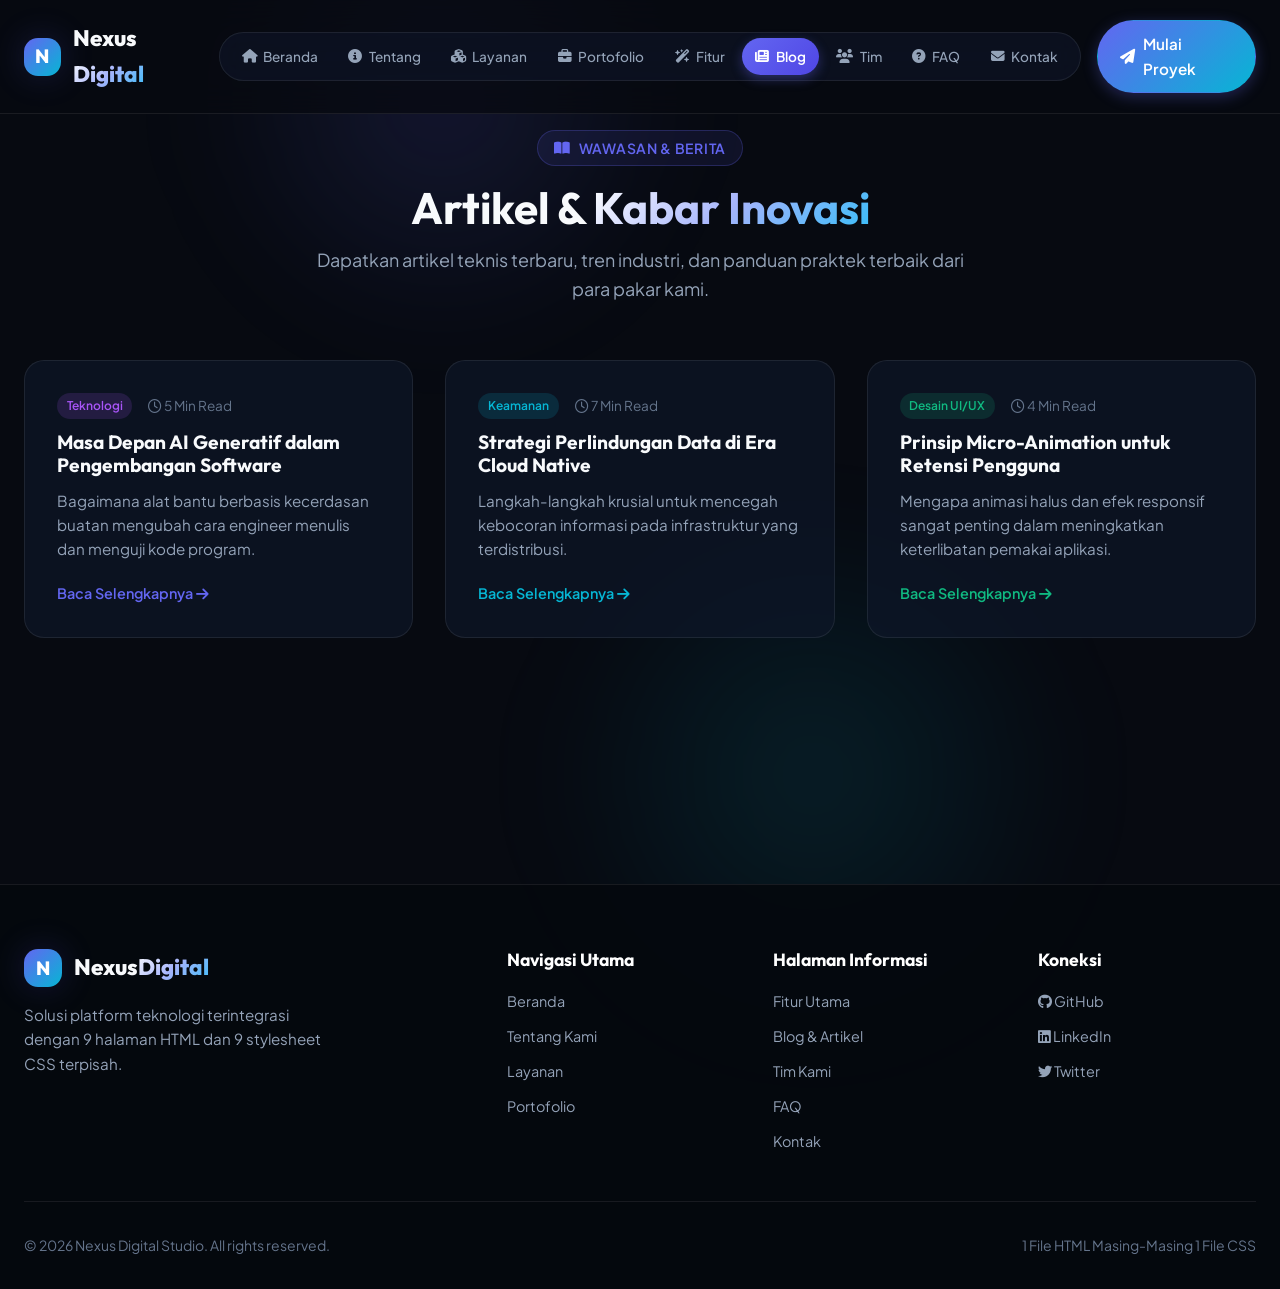
==== blog.html @ 28aa9a4e "feat: initialize Nexus Digital multi-page website project Implement a complete multi-page website ar" ====
<!DOCTYPE html>
<html lang="id">
<head>
  <meta charset="UTF-8">
  <meta name="viewport" content="width=device-width, initial-scale=1.0">
  <title>Blog & Artikel - Nexus Digital</title>
  <meta name="description" content="Artikel Teknis, Tren Industri, dan Panduan Praktek Terbaik Nexus Digital.">
  <link rel="stylesheet" href="blog.css">
  <link rel="stylesheet" href="https://cdnjs.cloudflare.com/ajax/libs/font-awesome/6.4.0/css/all.min.css">
</head>
<body>

  <!-- Navigation Bar -->
  <header class="site-header" id="siteHeader">
    <div class="container header-inner">
      <a href="index.html" class="logo">
        <div class="logo-icon">N</div>
        <span>Nexus<span class="gradient-text">Digital</span></span>
      </a>

      <!-- 9 Separate HTML Page Links -->
      <nav class="main-nav" id="mainNav">
        <a href="index.html" class="nav-link"><i class="fa-solid fa-house"></i> Beranda</a>
        <a href="about.html" class="nav-link"><i class="fa-solid fa-circle-info"></i> Tentang</a>
        <a href="services.html" class="nav-link"><i class="fa-solid fa-cubes"></i> Layanan</a>
        <a href="portfolio.html" class="nav-link"><i class="fa-solid fa-briefcase"></i> Portofolio</a>
        <a href="features.html" class="nav-link"><i class="fa-solid fa-wand-magic-sparkles"></i> Fitur</a>
        <a href="blog.html" class="nav-link active"><i class="fa-solid fa-newspaper"></i> Blog</a>
        <a href="team.html" class="nav-link"><i class="fa-solid fa-users"></i> Tim</a>
        <a href="faq.html" class="nav-link"><i class="fa-solid fa-circle-question"></i> FAQ</a>
        <a href="contact.html" class="nav-link"><i class="fa-solid fa-envelope"></i> Kontak</a>
      </nav>

      <div class="header-actions">
        <a href="contact.html" class="btn btn-primary"><i class="fa-solid fa-paper-plane"></i> Mulai Proyek</a>
        <button class="mobile-toggle" id="mobileToggle" aria-label="Toggle Navigation"><i class="fa-solid fa-bars"></i></button>
      </div>
    </div>
  </header>

  <!-- Main Content: Blog Page -->
  <main class="page-view">
    <div class="container">
      <div class="page-header">
        <div class="section-tag"><i class="fa-solid fa-book-open"></i> Wawasan & Berita</div>
        <h1 class="page-title">Artikel & <span class="gradient-text">Kabar Inovasi</span></h1>
        <p class="subtitle">Dapatkan artikel teknis terbaru, tren industri, dan panduan praktek terbaik dari para pakar kami.</p>
      </div>

      <div class="grid-3">
        <!-- Article 1 -->
        <div class="card blog-card">
          <div class="blog-meta">
            <span class="blog-badge">Teknologi</span>
            <span><i class="fa-regular fa-clock"></i> 5 Min Read</span>
          </div>
          <h3 class="card-title" style="font-size: 1.2rem; margin-bottom: 0.75rem;">Masa Depan AI Generatif dalam Pengembangan Software</h3>
          <p class="card-desc" style="margin-bottom: 1.25rem;">Bagaimana alat bantu berbasis kecerdasan buatan mengubah cara engineer menulis dan menguji kode program.</p>
          <a href="#" style="color: var(--primary); font-weight: 600; font-size: 0.9rem;">Baca Selengkapnya <i class="fa-solid fa-arrow-right"></i></a>
        </div>

        <!-- Article 2 -->
        <div class="card blog-card">
          <div class="blog-meta">
            <span class="blog-badge" style="background: rgba(6, 182, 212, 0.15); color: var(--secondary);">Keamanan</span>
            <span><i class="fa-regular fa-clock"></i> 7 Min Read</span>
          </div>
          <h3 class="card-title" style="font-size: 1.2rem; margin-bottom: 0.75rem;">Strategi Perlindungan Data di Era Cloud Native</h3>
          <p class="card-desc" style="margin-bottom: 1.25rem;">Langkah-langkah krusial untuk mencegah kebocoran informasi pada infrastruktur yang terdistribusi.</p>
          <a href="#" style="color: var(--secondary); font-weight: 600; font-size: 0.9rem;">Baca Selengkapnya <i class="fa-solid fa-arrow-right"></i></a>
        </div>

        <!-- Article 3 -->
        <div class="card blog-card">
          <div class="blog-meta">
            <span class="blog-badge" style="background: rgba(16, 185, 129, 0.15); color: var(--success);">Desain UI/UX</span>
            <span><i class="fa-regular fa-clock"></i> 4 Min Read</span>
          </div>
          <h3 class="card-title" style="font-size: 1.2rem; margin-bottom: 0.75rem;">Prinsip Micro-Animation untuk Retensi Pengguna</h3>
          <p class="card-desc" style="margin-bottom: 1.25rem;">Mengapa animasi halus dan efek responsif sangat penting dalam meningkatkan keterlibatan pemakai aplikasi.</p>
          <a href="#" style="color: var(--success); font-weight: 600; font-size: 0.9rem;">Baca Selengkapnya <i class="fa-solid fa-arrow-right"></i></a>
        </div>
      </div>
    </div>
  </main>

  <!-- Footer -->
  <footer class="site-footer">
    <div class="container">
      <div class="footer-grid">
        <div class="footer-brand">
          <a href="index.html" class="logo">
            <div class="logo-icon">N</div>
            <span>Nexus<span class="gradient-text">Digital</span></span>
          </a>
          <p>Solusi platform teknologi terintegrasi dengan 9 halaman HTML dan 9 stylesheet CSS terpisah.</p>
        </div>
        <div>
          <h4 class="footer-title">Navigasi Utama</h4>
          <div class="footer-links">
            <a href="index.html" class="footer-link">Beranda</a>
            <a href="about.html" class="footer-link">Tentang Kami</a>
            <a href="services.html" class="footer-link">Layanan</a>
            <a href="portfolio.html" class="footer-link">Portofolio</a>
          </div>
        </div>
        <div>
          <h4 class="footer-title">Halaman Informasi</h4>
          <div class="footer-links">
            <a href="features.html" class="footer-link">Fitur Utama</a>
            <a href="blog.html" class="footer-link">Blog & Artikel</a>
            <a href="team.html" class="footer-link">Tim Kami</a>
            <a href="faq.html" class="footer-link">FAQ</a>
            <a href="contact.html" class="footer-link">Kontak</a>
          </div>
        </div>
        <div>
          <h4 class="footer-title">Koneksi</h4>
          <div class="footer-links">
            <a href="#" class="footer-link"><i class="fa-brands fa-github"></i> GitHub</a>
            <a href="#" class="footer-link"><i class="fa-brands fa-linkedin"></i> LinkedIn</a>
            <a href="#" class="footer-link"><i class="fa-brands fa-twitter"></i> Twitter</a>
          </div>
        </div>
      </div>
      <div class="footer-bottom">
        <div>&copy; 2026 Nexus Digital Studio. All rights reserved.</div>
        <div>1 File HTML Masing-Masing 1 File CSS</div>
      </div>
    </div>
  </footer>

  <script>
    document.getElementById('mobileToggle').addEventListener('click', () => {
      document.getElementById('mainNav').classList.toggle('mobile-active');
    });
  </script>
</body>
</html>
---- blog.css ----
@import url('common.css');

/* ==========================================================================
   Page-Specific Styles: Blog (blog.html)
   ========================================================================== */
.grid-3 {
  display: grid;
  grid-template-columns: repeat(3, 1fr);
  gap: 2rem;
}

.blog-card {
  display: flex;
  flex-direction: column;
}

.blog-meta {
  display: flex;
  align-items: center;
  gap: 1rem;
  font-size: 0.85rem;
  color: var(--text-dim);
  margin-bottom: 0.75rem;
}

.blog-badge {
  padding: 0.2rem 0.6rem;
  border-radius: var(--radius-full);
  background: rgba(168, 85, 247, 0.15);
  color: var(--accent);
  font-size: 0.75rem;
  font-weight: 600;
}

@media (max-width: 1024px) {
  .grid-3 { grid-template-columns: repeat(2, 1fr); }
}

@media (max-width: 640px) {
  .grid-3 { grid-template-columns: 1fr; }
}
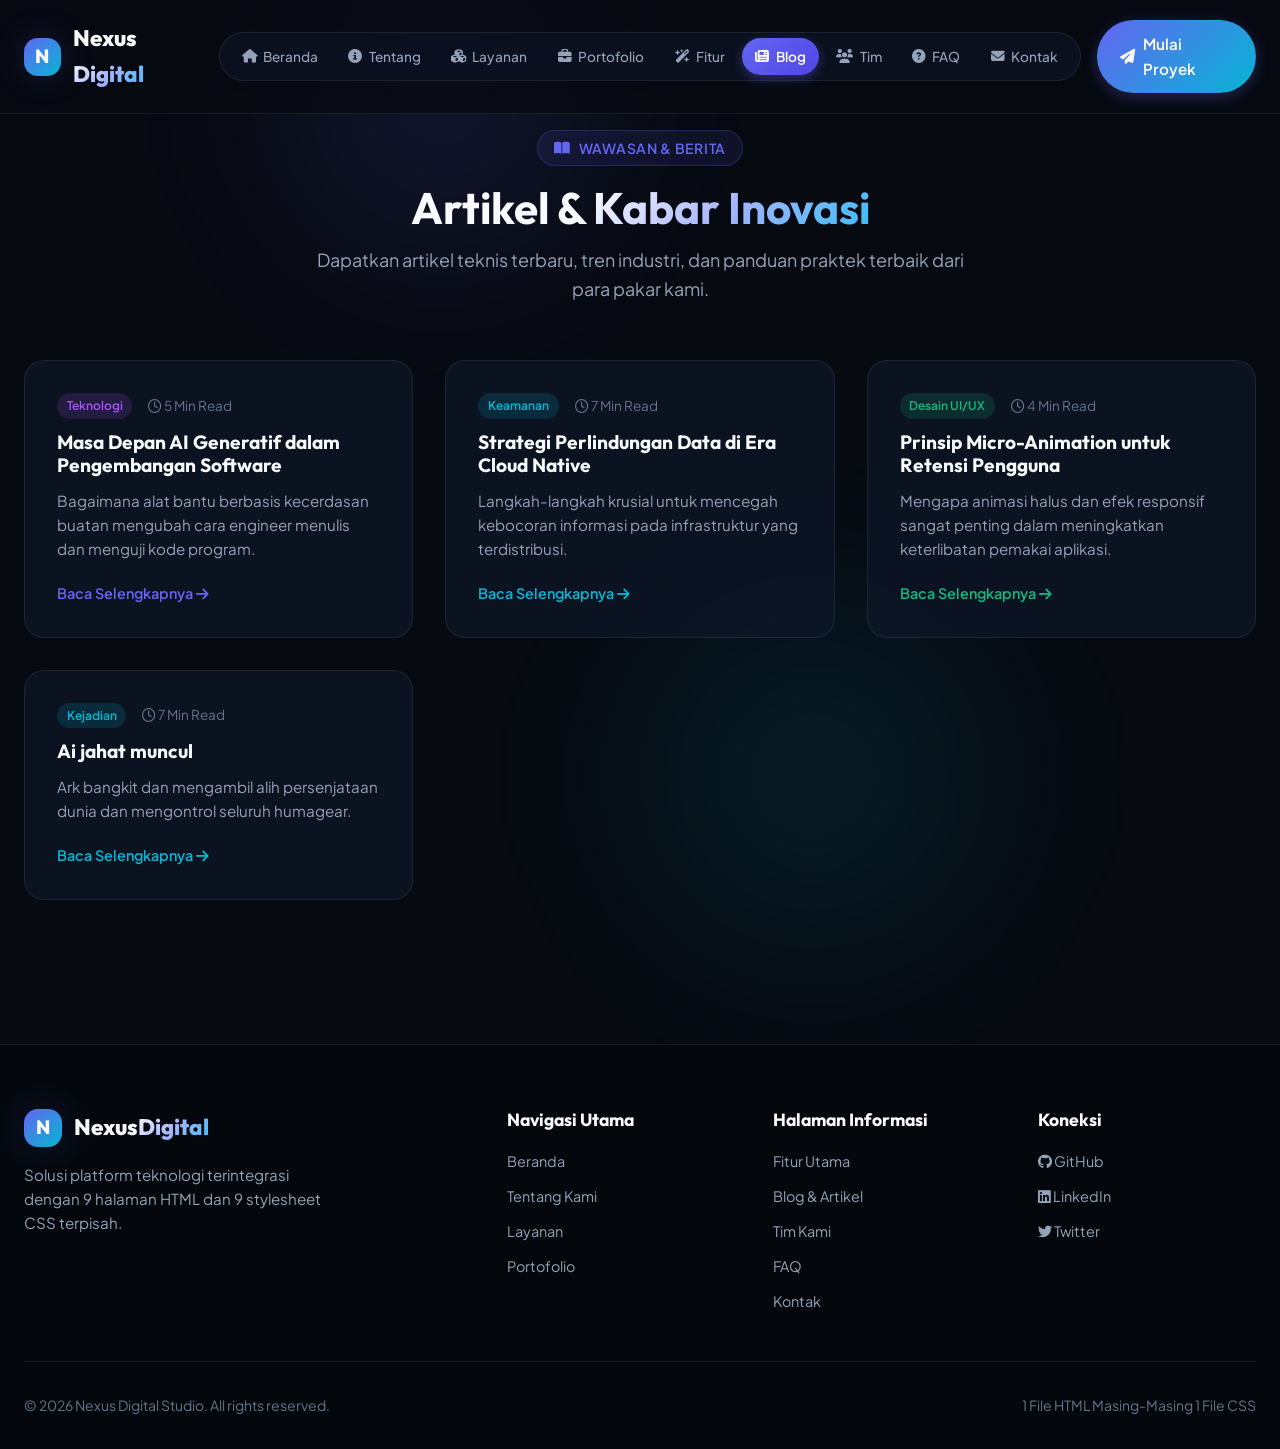
==== commit 252845e0: "chore: newblog" ====
--- a/blog.html
+++ b/blog.html
@@ -1,139 +1,273 @@
-<!DOCTYPE html>
+<!doctype html>
 <html lang="id">
-<head>
-  <meta charset="UTF-8">
-  <meta name="viewport" content="width=device-width, initial-scale=1.0">
-  <title>Blog & Artikel - Nexus Digital</title>
-  <meta name="description" content="Artikel Teknis, Tren Industri, dan Panduan Praktek Terbaik Nexus Digital.">
-  <link rel="stylesheet" href="blog.css">
-  <link rel="stylesheet" href="https://cdnjs.cloudflare.com/ajax/libs/font-awesome/6.4.0/css/all.min.css">
-</head>
-<body>
-
-  <!-- Navigation Bar -->
-  <header class="site-header" id="siteHeader">
-    <div class="container header-inner">
-      <a href="index.html" class="logo">
-        <div class="logo-icon">N</div>
-        <span>Nexus<span class="gradient-text">Digital</span></span>
-      </a>
-
-      <!-- 9 Separate HTML Page Links -->
-      <nav class="main-nav" id="mainNav">
-        <a href="index.html" class="nav-link"><i class="fa-solid fa-house"></i> Beranda</a>
-        <a href="about.html" class="nav-link"><i class="fa-solid fa-circle-info"></i> Tentang</a>
-        <a href="services.html" class="nav-link"><i class="fa-solid fa-cubes"></i> Layanan</a>
-        <a href="portfolio.html" class="nav-link"><i class="fa-solid fa-briefcase"></i> Portofolio</a>
-        <a href="features.html" class="nav-link"><i class="fa-solid fa-wand-magic-sparkles"></i> Fitur</a>
-        <a href="blog.html" class="nav-link active"><i class="fa-solid fa-newspaper"></i> Blog</a>
-        <a href="team.html" class="nav-link"><i class="fa-solid fa-users"></i> Tim</a>
-        <a href="faq.html" class="nav-link"><i class="fa-solid fa-circle-question"></i> FAQ</a>
-        <a href="contact.html" class="nav-link"><i class="fa-solid fa-envelope"></i> Kontak</a>
-      </nav>
-
-      <div class="header-actions">
-        <a href="contact.html" class="btn btn-primary"><i class="fa-solid fa-paper-plane"></i> Mulai Proyek</a>
-        <button class="mobile-toggle" id="mobileToggle" aria-label="Toggle Navigation"><i class="fa-solid fa-bars"></i></button>
+  <head>
+    <meta charset="UTF-8" />
+    <meta name="viewport" content="width=device-width, initial-scale=1.0" />
+    <title>Blog & Artikel - Nexus Digital</title>
+    <meta
+      name="description"
+      content="Artikel Teknis, Tren Industri, dan Panduan Praktek Terbaik Nexus Digital."
+    />
+    <link rel="stylesheet" href="blog.css" />
+    <link
+      rel="stylesheet"
+      href="https://cdnjs.cloudflare.com/ajax/libs/font-awesome/6.4.0/css/all.min.css"
+    />
+  </head>
+  <body>
+    <!-- Navigation Bar -->
+    <header class="site-header" id="siteHeader">
+      <div class="container header-inner">
+        <a href="index.html" class="logo">
+          <div class="logo-icon">N</div>
+          <span>Nexus<span class="gradient-text">Digital</span></span>
+        </a>
+
+        <!-- 9 Separate HTML Page Links -->
+        <nav class="main-nav" id="mainNav">
+          <a href="index.html" class="nav-link"
+            ><i class="fa-solid fa-house"></i> Beranda</a
+          >
+          <a href="about.html" class="nav-link"
+            ><i class="fa-solid fa-circle-info"></i> Tentang</a
+          >
+          <a href="services.html" class="nav-link"
+            ><i class="fa-solid fa-cubes"></i> Layanan</a
+          >
+          <a href="portfolio.html" class="nav-link"
+            ><i class="fa-solid fa-briefcase"></i> Portofolio</a
+          >
+          <a href="features.html" class="nav-link"
+            ><i class="fa-solid fa-wand-magic-sparkles"></i> Fitur</a
+          >
+          <a href="blog.html" class="nav-link active"
+            ><i class="fa-solid fa-newspaper"></i> Blog</a
+          >
+          <a href="team.html" class="nav-link"
+            ><i class="fa-solid fa-users"></i> Tim</a
+          >
+          <a href="faq.html" class="nav-link"
+            ><i class="fa-solid fa-circle-question"></i> FAQ</a
+          >
+          <a href="contact.html" class="nav-link"
+            ><i class="fa-solid fa-envelope"></i> Kontak</a
+          >
+        </nav>
+
+        <div class="header-actions">
+          <a href="contact.html" class="btn btn-primary"
+            ><i class="fa-solid fa-paper-plane"></i> Mulai Proyek</a
+          >
+          <button
+            class="mobile-toggle"
+            id="mobileToggle"
+            aria-label="Toggle Navigation"
+          >
+            <i class="fa-solid fa-bars"></i>
+          </button>
+        </div>
       </div>
-    </div>
-  </header>
-
-  <!-- Main Content: Blog Page -->
-  <main class="page-view">
-    <div class="container">
-      <div class="page-header">
-        <div class="section-tag"><i class="fa-solid fa-book-open"></i> Wawasan & Berita</div>
-        <h1 class="page-title">Artikel & <span class="gradient-text">Kabar Inovasi</span></h1>
-        <p class="subtitle">Dapatkan artikel teknis terbaru, tren industri, dan panduan praktek terbaik dari para pakar kami.</p>
+    </header>
+
+    <!-- Main Content: Blog Page -->
+    <main class="page-view">
+      <div class="container">
+        <div class="page-header">
+          <div class="section-tag">
+            <i class="fa-solid fa-book-open"></i> Wawasan & Berita
+          </div>
+          <h1 class="page-title">
+            Artikel & <span class="gradient-text">Kabar Inovasi</span>
+          </h1>
+          <p class="subtitle">
+            Dapatkan artikel teknis terbaru, tren industri, dan panduan praktek
+            terbaik dari para pakar kami.
+          </p>
+        </div>
+
+        <div class="grid-3">
+          <!-- Article 1 -->
+          <div class="card blog-card">
+            <div class="blog-meta">
+              <span class="blog-badge">Teknologi</span>
+              <span><i class="fa-regular fa-clock"></i> 5 Min Read</span>
+            </div>
+            <h3
+              class="card-title"
+              style="font-size: 1.2rem; margin-bottom: 0.75rem"
+            >
+              Masa Depan AI Generatif dalam Pengembangan Software
+            </h3>
+            <p class="card-desc" style="margin-bottom: 1.25rem">
+              Bagaimana alat bantu berbasis kecerdasan buatan mengubah cara
+              engineer menulis dan menguji kode program.
+            </p>
+            <a
+              href="#"
+              style="color: var(--primary); font-weight: 600; font-size: 0.9rem"
+              >Baca Selengkapnya <i class="fa-solid fa-arrow-right"></i
+            ></a>
+          </div>
+
+          <!-- Article 2 -->
+          <div class="card blog-card">
+            <div class="blog-meta">
+              <span
+                class="blog-badge"
+                style="
+                  background: rgba(6, 182, 212, 0.15);
+                  color: var(--secondary);
+                "
+                >Keamanan</span
+              >
+              <span><i class="fa-regular fa-clock"></i> 7 Min Read</span>
+            </div>
+            <h3
+              class="card-title"
+              style="font-size: 1.2rem; margin-bottom: 0.75rem"
+            >
+              Strategi Perlindungan Data di Era Cloud Native
+            </h3>
+            <p class="card-desc" style="margin-bottom: 1.25rem">
+              Langkah-langkah krusial untuk mencegah kebocoran informasi pada
+              infrastruktur yang terdistribusi.
+            </p>
+            <a
+              href="#"
+              style="
+                color: var(--secondary);
+                font-weight: 600;
+                font-size: 0.9rem;
+              "
+              >Baca Selengkapnya <i class="fa-solid fa-arrow-right"></i
+            ></a>
+          </div>
+
+          <!-- Article 3 -->
+          <div class="card blog-card">
+            <div class="blog-meta">
+              <span
+                class="blog-badge"
+                style="
+                  background: rgba(16, 185, 129, 0.15);
+                  color: var(--success);
+                "
+                >Desain UI/UX</span
+              >
+              <span><i class="fa-regular fa-clock"></i> 4 Min Read</span>
+            </div>
+            <h3
+              class="card-title"
+              style="font-size: 1.2rem; margin-bottom: 0.75rem"
+            >
+              Prinsip Micro-Animation untuk Retensi Pengguna
+            </h3>
+            <p class="card-desc" style="margin-bottom: 1.25rem">
+              Mengapa animasi halus dan efek responsif sangat penting dalam
+              meningkatkan keterlibatan pemakai aplikasi.
+            </p>
+            <a
+              href="#"
+              style="color: var(--success); font-weight: 600; font-size: 0.9rem"
+              >Baca Selengkapnya <i class="fa-solid fa-arrow-right"></i
+            ></a>
+          </div>
+
+          <div class="card blog-card">
+            <div class="blog-meta">
+              <span
+                class="blog-badge"
+                style="
+                  background: rgba(6, 182, 212, 0.15);
+                  color: var(--secondary);
+                "
+                >Kejadian</span
+              >
+              <span><i class="fa-regular fa-clock"></i> 7 Min Read</span>
+            </div>
+            <h3
+              class="card-title"
+              style="font-size: 1.2rem; margin-bottom: 0.75rem"
+            >
+              Ai jahat muncul
+            </h3>
+            <p class="card-desc" style="margin-bottom: 1.25rem">
+              Ark bangkit dan mengambil alih persenjataan dunia dan mengontrol
+              seluruh humagear.
+            </p>
+            <a
+              href="#"
+              style="
+                color: var(--secondary);
+                font-weight: 600;
+                font-size: 0.9rem;
+              "
+              >Baca Selengkapnya <i class="fa-solid fa-arrow-right"></i
+            ></a>
+          </div>
+        </div>
       </div>
-
-      <div class="grid-3">
-        <!-- Article 1 -->
-        <div class="card blog-card">
-          <div class="blog-meta">
-            <span class="blog-badge">Teknologi</span>
-            <span><i class="fa-regular fa-clock"></i> 5 Min Read</span>
-          </div>
-          <h3 class="card-title" style="font-size: 1.2rem; margin-bottom: 0.75rem;">Masa Depan AI Generatif dalam Pengembangan Software</h3>
-          <p class="card-desc" style="margin-bottom: 1.25rem;">Bagaimana alat bantu berbasis kecerdasan buatan mengubah cara engineer menulis dan menguji kode program.</p>
-          <a href="#" style="color: var(--primary); font-weight: 600; font-size: 0.9rem;">Baca Selengkapnya <i class="fa-solid fa-arrow-right"></i></a>
-        </div>
-
-        <!-- Article 2 -->
-        <div class="card blog-card">
-          <div class="blog-meta">
-            <span class="blog-badge" style="background: rgba(6, 182, 212, 0.15); color: var(--secondary);">Keamanan</span>
-            <span><i class="fa-regular fa-clock"></i> 7 Min Read</span>
-          </div>
-          <h3 class="card-title" style="font-size: 1.2rem; margin-bottom: 0.75rem;">Strategi Perlindungan Data di Era Cloud Native</h3>
-          <p class="card-desc" style="margin-bottom: 1.25rem;">Langkah-langkah krusial untuk mencegah kebocoran informasi pada infrastruktur yang terdistribusi.</p>
-          <a href="#" style="color: var(--secondary); font-weight: 600; font-size: 0.9rem;">Baca Selengkapnya <i class="fa-solid fa-arrow-right"></i></a>
-        </div>
-
-        <!-- Article 3 -->
-        <div class="card blog-card">
-          <div class="blog-meta">
-            <span class="blog-badge" style="background: rgba(16, 185, 129, 0.15); color: var(--success);">Desain UI/UX</span>
-            <span><i class="fa-regular fa-clock"></i> 4 Min Read</span>
-          </div>
-          <h3 class="card-title" style="font-size: 1.2rem; margin-bottom: 0.75rem;">Prinsip Micro-Animation untuk Retensi Pengguna</h3>
-          <p class="card-desc" style="margin-bottom: 1.25rem;">Mengapa animasi halus dan efek responsif sangat penting dalam meningkatkan keterlibatan pemakai aplikasi.</p>
-          <a href="#" style="color: var(--success); font-weight: 600; font-size: 0.9rem;">Baca Selengkapnya <i class="fa-solid fa-arrow-right"></i></a>
+    </main>
+
+    <!-- Footer -->
+    <footer class="site-footer">
+      <div class="container">
+        <div class="footer-grid">
+          <div class="footer-brand">
+            <a href="index.html" class="logo">
+              <div class="logo-icon">N</div>
+              <span>Nexus<span class="gradient-text">Digital</span></span>
+            </a>
+            <p>
+              Solusi platform teknologi terintegrasi dengan 9 halaman HTML dan 9
+              stylesheet CSS terpisah.
+            </p>
+          </div>
+          <div>
+            <h4 class="footer-title">Navigasi Utama</h4>
+            <div class="footer-links">
+              <a href="index.html" class="footer-link">Beranda</a>
+              <a href="about.html" class="footer-link">Tentang Kami</a>
+              <a href="services.html" class="footer-link">Layanan</a>
+              <a href="portfolio.html" class="footer-link">Portofolio</a>
+            </div>
+          </div>
+          <div>
+            <h4 class="footer-title">Halaman Informasi</h4>
+            <div class="footer-links">
+              <a href="features.html" class="footer-link">Fitur Utama</a>
+              <a href="blog.html" class="footer-link">Blog & Artikel</a>
+              <a href="team.html" class="footer-link">Tim Kami</a>
+              <a href="faq.html" class="footer-link">FAQ</a>
+              <a href="contact.html" class="footer-link">Kontak</a>
+            </div>
+          </div>
+          <div>
+            <h4 class="footer-title">Koneksi</h4>
+            <div class="footer-links">
+              <a href="#" class="footer-link"
+                ><i class="fa-brands fa-github"></i> GitHub</a
+              >
+              <a href="#" class="footer-link"
+                ><i class="fa-brands fa-linkedin"></i> LinkedIn</a
+              >
+              <a href="#" class="footer-link"
+                ><i class="fa-brands fa-twitter"></i> Twitter</a
+              >
+            </div>
+          </div>
+        </div>
+        <div class="footer-bottom">
+          <div>&copy; 2026 Nexus Digital Studio. All rights reserved.</div>
+          <div>1 File HTML Masing-Masing 1 File CSS</div>
         </div>
       </div>
-    </div>
-  </main>
-
-  <!-- Footer -->
-  <footer class="site-footer">
-    <div class="container">
-      <div class="footer-grid">
-        <div class="footer-brand">
-          <a href="index.html" class="logo">
-            <div class="logo-icon">N</div>
-            <span>Nexus<span class="gradient-text">Digital</span></span>
-          </a>
-          <p>Solusi platform teknologi terintegrasi dengan 9 halaman HTML dan 9 stylesheet CSS terpisah.</p>
-        </div>
-        <div>
-          <h4 class="footer-title">Navigasi Utama</h4>
-          <div class="footer-links">
-            <a href="index.html" class="footer-link">Beranda</a>
-            <a href="about.html" class="footer-link">Tentang Kami</a>
-            <a href="services.html" class="footer-link">Layanan</a>
-            <a href="portfolio.html" class="footer-link">Portofolio</a>
-          </div>
-        </div>
-        <div>
-          <h4 class="footer-title">Halaman Informasi</h4>
-          <div class="footer-links">
-            <a href="features.html" class="footer-link">Fitur Utama</a>
-            <a href="blog.html" class="footer-link">Blog & Artikel</a>
-            <a href="team.html" class="footer-link">Tim Kami</a>
-            <a href="faq.html" class="footer-link">FAQ</a>
-            <a href="contact.html" class="footer-link">Kontak</a>
-          </div>
-        </div>
-        <div>
-          <h4 class="footer-title">Koneksi</h4>
-          <div class="footer-links">
-            <a href="#" class="footer-link"><i class="fa-brands fa-github"></i> GitHub</a>
-            <a href="#" class="footer-link"><i class="fa-brands fa-linkedin"></i> LinkedIn</a>
-            <a href="#" class="footer-link"><i class="fa-brands fa-twitter"></i> Twitter</a>
-          </div>
-        </div>
-      </div>
-      <div class="footer-bottom">
-        <div>&copy; 2026 Nexus Digital Studio. All rights reserved.</div>
-        <div>1 File HTML Masing-Masing 1 File CSS</div>
-      </div>
-    </div>
-  </footer>
-
-  <script>
-    document.getElementById('mobileToggle').addEventListener('click', () => {
-      document.getElementById('mainNav').classList.toggle('mobile-active');
-    });
-  </script>
-</body>
+    </footer>
+
+    <script>
+      document.getElementById("mobileToggle").addEventListener("click", () => {
+        document.getElementById("mainNav").classList.toggle("mobile-active");
+      });
+    </script>
+  </body>
 </html>
